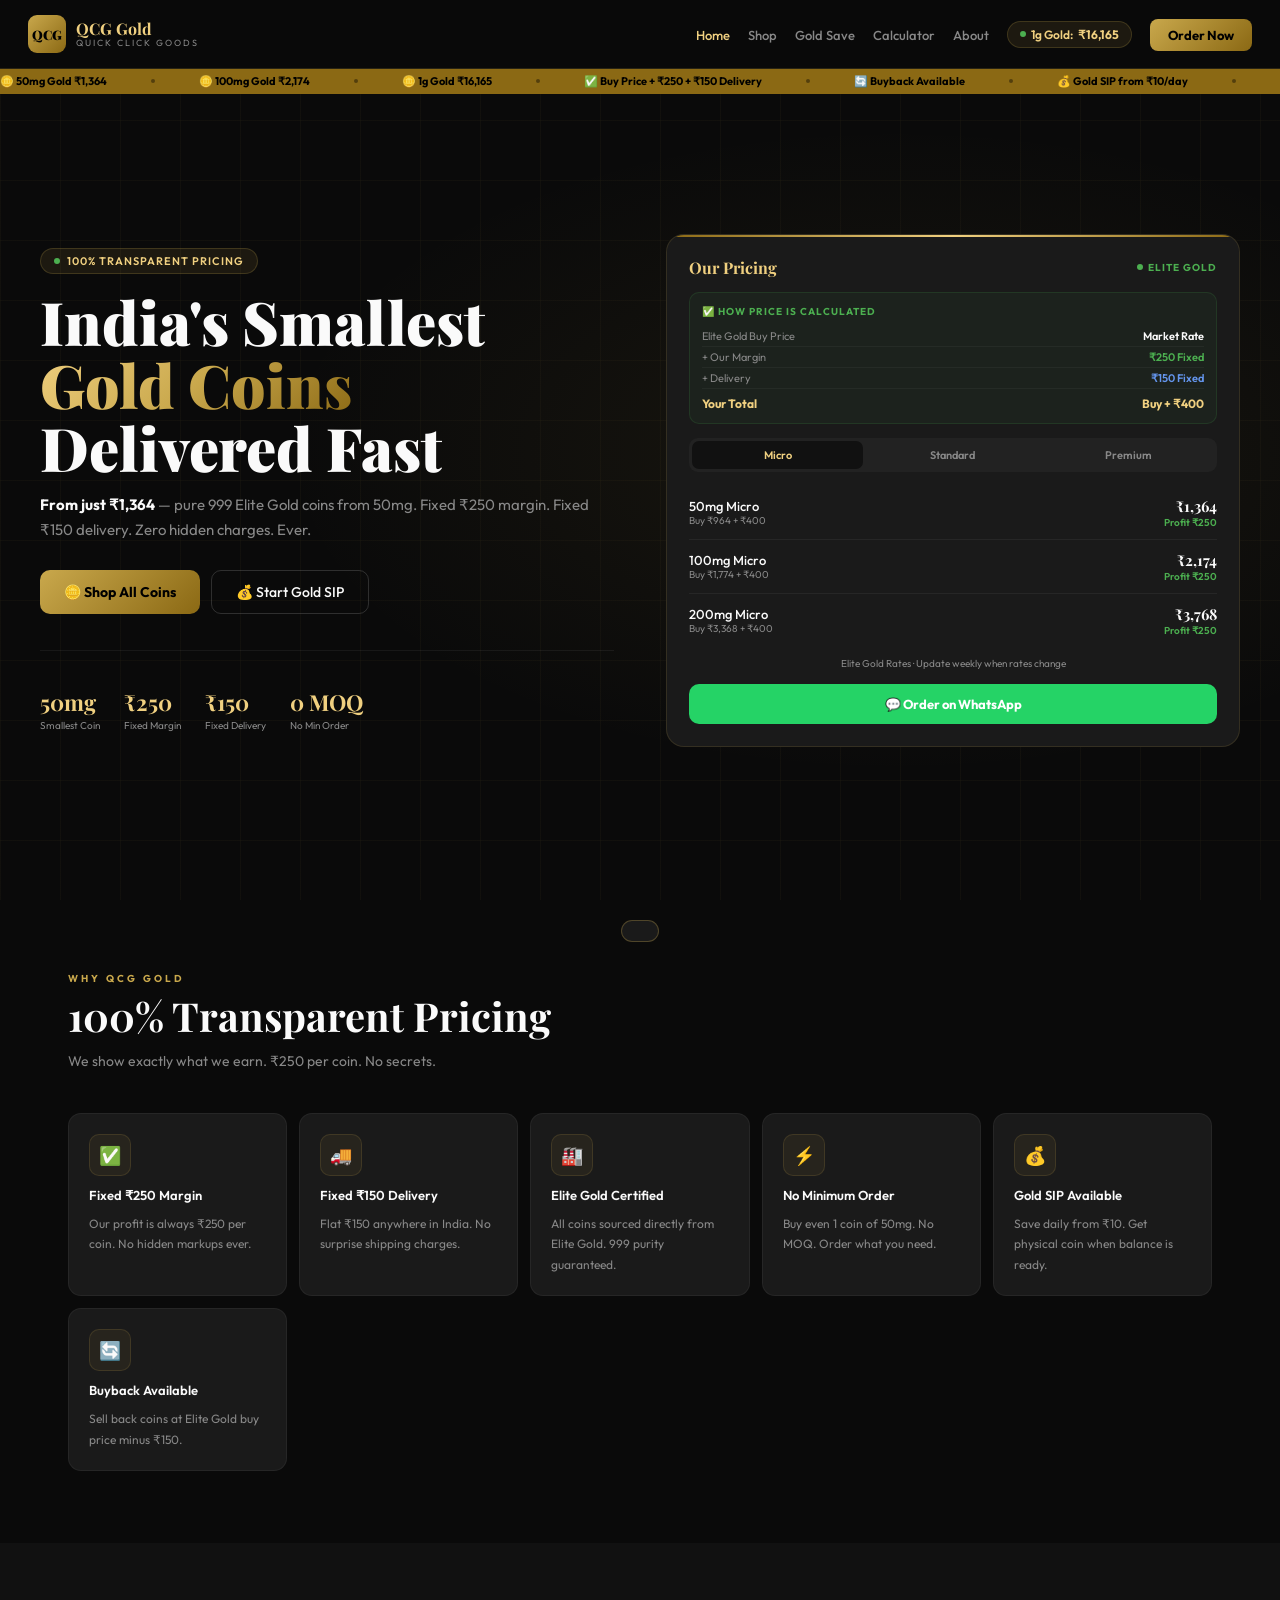
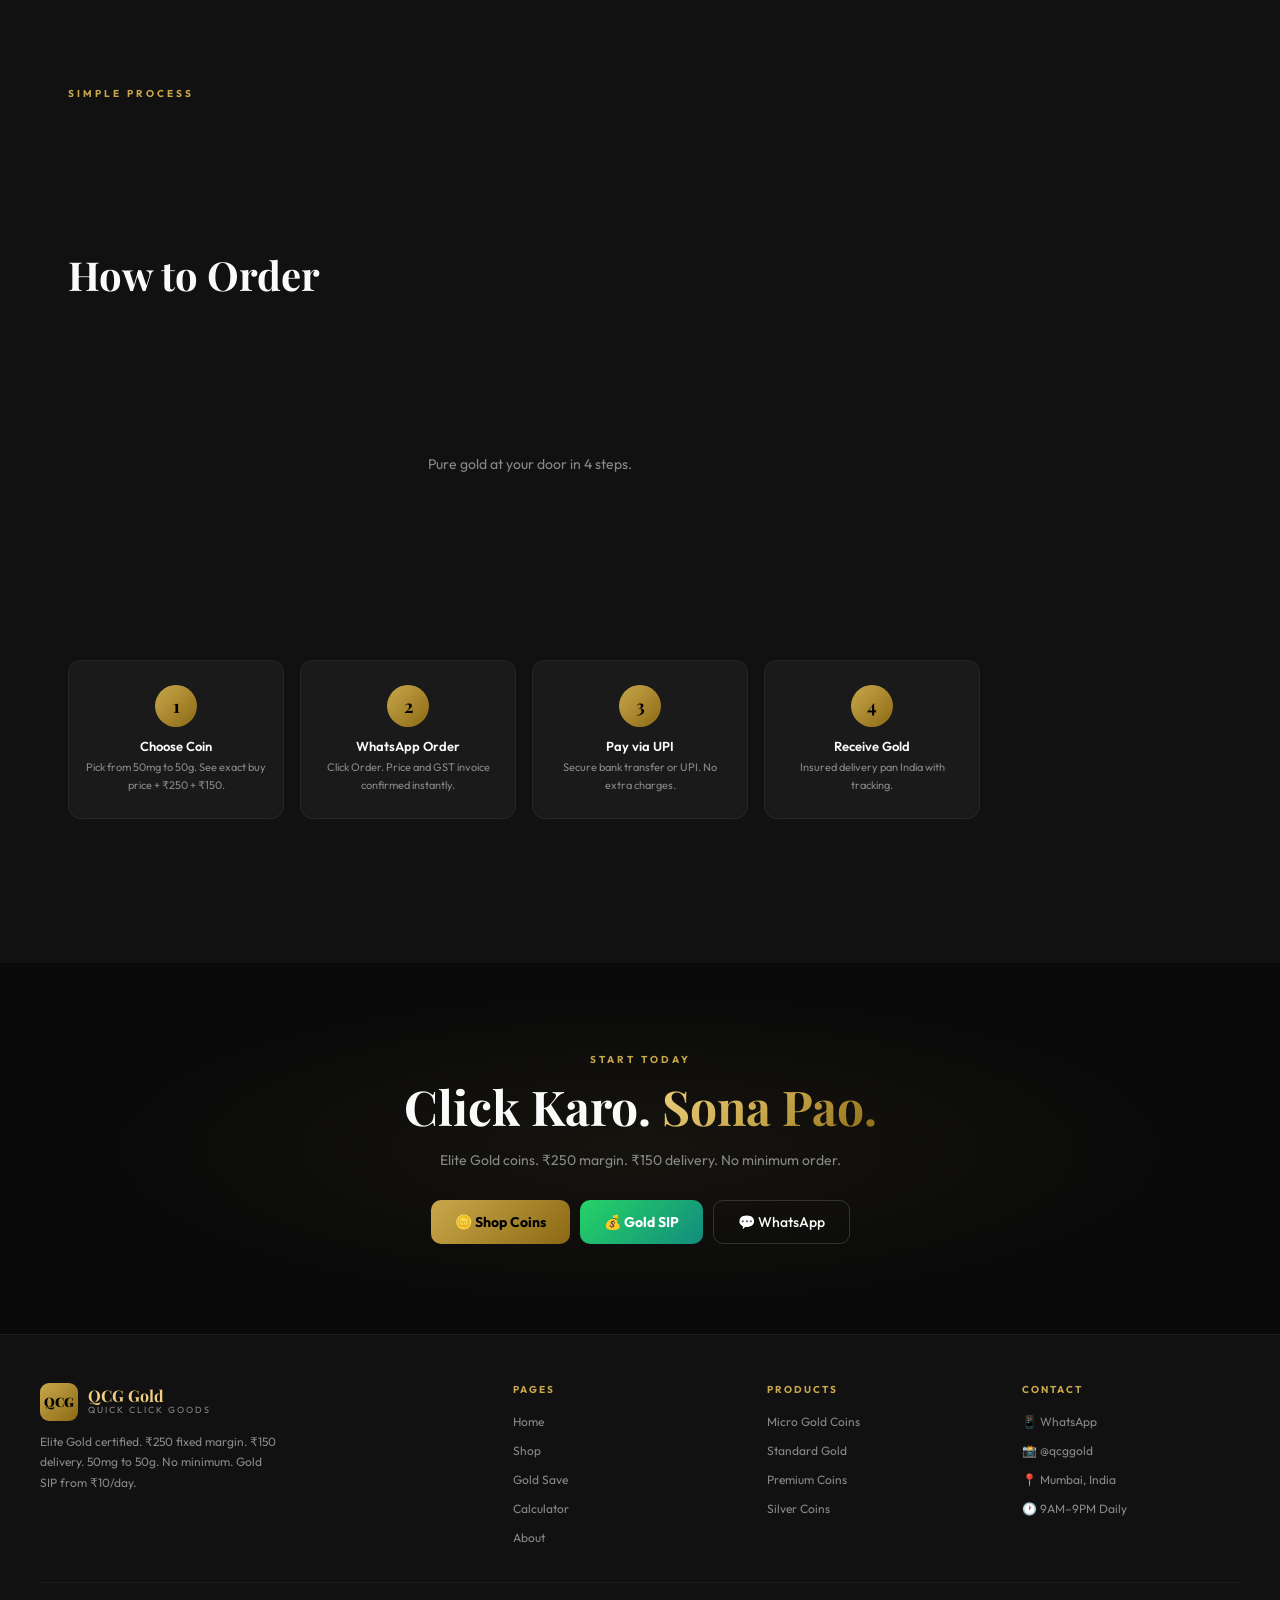
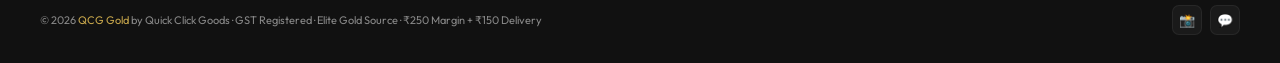
==== index.html @ b2cb33e9 "Add files via upload" ====
<!DOCTYPE html>
<html lang="en">
<head>
<meta charset="UTF-8">
<meta name="viewport" content="width=device-width, initial-scale=1.0">
<title>QCG Gold — Pure Gold & Silver Coins</title>
<link rel="stylesheet" href="style.css">
<link href="https://fonts.googleapis.com/css2?family=Playfair+Display:wght@400;600;700;900&family=Outfit:wght@300;400;500;600;700&display=swap" rel="stylesheet">
</head>
<body>

<!-- NAV -->
<nav id="nav">
  <a href="index.html" class="logo">
    <div class="logo-box">QCG</div>
    <div><div class="logo-name">QCG Gold</div><div class="logo-sub">Quick Click Goods</div></div>
  </a>
  <ul class="nav-links">
    <li><a href="index.html" class="active">Home</a></li>
    <li><a href="shop.html">Shop</a></li>
    <li><a href="goldsave.html">Gold Save</a></li>
    <li><a href="calculator.html">Calculator</a></li>
    <li><a href="about.html">About</a></li>
    <li><div class="rate-pill"><div class="ldot"></div>1g Gold: <strong>₹16,165</strong></div></li>
    <li><a href="https://wa.me/919999999999?text=Hi QCG Gold! I want to order." class="nav-cta" target="_blank">Order Now</a></li>
  </ul>
  <div class="hamburger" onclick="toggleNav()"><span></span><span></span><span></span></div>
</nav>

<!-- MOBILE NAV -->
<div class="mobile-nav" id="mobileNav">
  <a href="index.html">🏠 Home</a>
  <a href="shop.html">🪙 Shop Coins</a>
  <a href="goldsave.html">💰 Gold Save SIP</a>
  <a href="calculator.html">🧮 Price Calculator</a>
  <a href="about.html">ℹ️ About Us</a>
  <a href="https://wa.me/919999999999" target="_blank" style="background:#25D366;color:white;border-radius:8px;text-align:center">💬 WhatsApp Order</a>
</div>

<!-- TICKER -->
<div class="ticker">
  <div class="ticker-track">
    <div class="ti">🪙 50mg Gold ₹1,364</div><div class="ti"><span class="tdot"></span></div>
    <div class="ti">🪙 100mg Gold ₹2,174</div><div class="ti"><span class="tdot"></span></div>
    <div class="ti">🪙 1g Gold ₹16,165</div><div class="ti"><span class="tdot"></span></div>
    <div class="ti">✅ Buy Price + ₹250 + ₹150 Delivery</div><div class="ti"><span class="tdot"></span></div>
    <div class="ti">🔄 Buyback Available</div><div class="ti"><span class="tdot"></span></div>
    <div class="ti">💰 Gold SIP from ₹10/day</div><div class="ti"><span class="tdot"></span></div>
    <div class="ti">📦 50mg to 50g • No Min Order</div><div class="ti"><span class="tdot"></span></div>
    <div class="ti">🪙 50mg Gold ₹1,364</div><div class="ti"><span class="tdot"></span></div>
    <div class="ti">🪙 100mg Gold ₹2,174</div><div class="ti"><span class="tdot"></span></div>
    <div class="ti">🪙 1g Gold ₹16,165</div><div class="ti"><span class="tdot"></span></div>
    <div class="ti">✅ Buy Price + ₹250 + ₹150 Delivery</div><div class="ti"><span class="tdot"></span></div>
    <div class="ti">🔄 Buyback Available</div><div class="ti"><span class="tdot"></span></div>
    <div class="ti">💰 Gold SIP from ₹10/day</div><div class="ti"><span class="tdot"></span></div>
    <div class="ti">📦 50mg to 50g • No Min Order</div><div class="ti"><span class="tdot"></span></div>
  </div>
</div>

<!-- HERO -->
<section class="hero">
  <div class="hero-bg"></div>
  <div class="hgrid"></div>
  <div class="hero-inner">
    <div class="hero-left">
      <div class="hero-badge"><div class="ldot"></div>100% Transparent Pricing</div>
      <h1 class="hero-title">India's Smallest<br><span class="grad">Gold Coins</span><br>Delivered Fast</h1>
      <p class="hero-sub"><strong>From just ₹1,364</strong> — pure 999 Elite Gold coins from 50mg. Fixed ₹250 margin. Fixed ₹150 delivery. Zero hidden charges. Ever.</p>
      <div class="hero-btns">
        <a href="shop.html" class="btn-p">🪙 Shop All Coins</a>
        <a href="goldsave.html" class="btn-o">💰 Start Gold SIP</a>
      </div>
      <div class="hero-stats">
        <div><div class="snum">50mg</div><div class="slbl">Smallest Coin</div></div>
        <div><div class="snum">₹250</div><div class="slbl">Fixed Margin</div></div>
        <div><div class="snum">₹150</div><div class="slbl">Fixed Delivery</div></div>
        <div><div class="snum">0 MOQ</div><div class="slbl">No Min Order</div></div>
      </div>
    </div>

    <!-- PRICING CARD -->
    <div class="rcard">
      <div class="rcard-hdr">
        <span class="rcard-title">Our Pricing</span>
        <div class="lbadge"><div class="ldot"></div>Elite Gold</div>
      </div>
      <div class="price-formula-box">
        <div class="pf-title">✅ How Price is Calculated</div>
        <div class="pf-row"><span>Elite Gold Buy Price</span><span>Market Rate</span></div>
        <div class="pf-row"><span>+ Our Margin</span><span class="green-text">₹250 Fixed</span></div>
        <div class="pf-row"><span>+ Delivery</span><span class="blue-text">₹150 Fixed</span></div>
        <div class="pf-total"><span>Your Total</span><span>Buy + ₹400</span></div>
      </div>
      <div class="rtabs">
        <button class="rtab active" onclick="swTab('micro',this)">Micro</button>
        <button class="rtab" onclick="swTab('standard',this)">Standard</button>
        <button class="rtab" onclick="swTab('premium',this)">Premium</button>
      </div>
      <div id="rtab-micro">
        <div class="rrow"><div><div class="rname">50mg Micro</div><div class="rpur">Buy ₹964 + ₹400</div></div><div style="text-align:right"><div class="rval">₹1,364</div><div class="rchg up">Profit ₹250</div></div></div>
        <div class="rrow"><div><div class="rname">100mg Micro</div><div class="rpur">Buy ₹1,774 + ₹400</div></div><div style="text-align:right"><div class="rval">₹2,174</div><div class="rchg up">Profit ₹250</div></div></div>
        <div class="rrow"><div><div class="rname">200mg Micro</div><div class="rpur">Buy ₹3,368 + ₹400</div></div><div style="text-align:right"><div class="rval">₹3,768</div><div class="rchg up">Profit ₹250</div></div></div>
      </div>
      <div id="rtab-standard" style="display:none">
        <div class="rrow"><div><div class="rname">0.5g Coin</div><div class="rpur">Buy ₹7,934 + ₹400</div></div><div style="text-align:right"><div class="rval">₹8,334</div><div class="rchg up">Profit ₹250</div></div></div>
        <div class="rrow"><div><div class="rname">1g Coin</div><div class="rpur">Buy ₹15,765 + ₹400</div></div><div style="text-align:right"><div class="rval">₹16,165</div><div class="rchg up">Profit ₹250</div></div></div>
        <div class="rrow"><div><div class="rname">2g Coin</div><div class="rpur">Buy ₹32,671 + ₹400</div></div><div style="text-align:right"><div class="rval">₹33,071</div><div class="rchg up">Profit ₹250</div></div></div>
        <div class="rrow"><div><div class="rname">5g Coin</div><div class="rpur">Buy ₹81,519 + ₹400</div></div><div style="text-align:right"><div class="rval">₹81,919</div><div class="rchg up">Profit ₹250</div></div></div>
      </div>
      <div id="rtab-premium" style="display:none">
        <div class="rrow"><div><div class="rname">0.5g Premium</div><div class="rpur">Buy ₹8,155 + ₹400</div></div><div style="text-align:right"><div class="rval">₹8,555</div><div class="rchg up">Profit ₹250</div></div></div>
        <div class="rrow"><div><div class="rname">1g Premium</div><div class="rpur">Buy ₹16,017 + ₹400</div></div><div style="text-align:right"><div class="rval">₹16,417</div><div class="rchg up">Profit ₹250</div></div></div>
      </div>
      <div class="rupd">Elite Gold Rates · Update weekly when rates change</div>
      <a href="https://wa.me/919999999999?text=Hi QCG Gold! I want to order." class="wa-btn" target="_blank">💬 Order on WhatsApp</a>
    </div>
  </div>
</section>

<!-- WHY US -->
<section class="sec">
  <div class="slabel">Why QCG Gold</div>
  <h2 class="stitle">100% Transparent Pricing</h2>
  <p class="ssub">We show exactly what we earn. ₹250 per coin. No secrets.</p>
  <div class="feat-grid">
    <div class="fcard"><div class="fico">✅</div><div class="ftitle">Fixed ₹250 Margin</div><div class="fdesc">Our profit is always ₹250 per coin. No hidden markups ever.</div></div>
    <div class="fcard"><div class="fico">🚚</div><div class="ftitle">Fixed ₹150 Delivery</div><div class="fdesc">Flat ₹150 anywhere in India. No surprise shipping charges.</div></div>
    <div class="fcard"><div class="fico">🏭</div><div class="ftitle">Elite Gold Certified</div><div class="fdesc">All coins sourced directly from Elite Gold. 999 purity guaranteed.</div></div>
    <div class="fcard"><div class="fico">⚡</div><div class="ftitle">No Minimum Order</div><div class="fdesc">Buy even 1 coin of 50mg. No MOQ. Order what you need.</div></div>
    <div class="fcard"><div class="fico">💰</div><div class="ftitle">Gold SIP Available</div><div class="fdesc">Save daily from ₹10. Get physical coin when balance is ready.</div></div>
    <div class="fcard"><div class="fico">🔄</div><div class="ftitle">Buyback Available</div><div class="fdesc">Sell back coins at Elite Gold buy price minus ₹150.</div></div>
  </div>
</section>

<!-- HOW IT WORKS -->
<section class="sec sec-bg">
  <div class="slabel">Simple Process</div>
  <h2 class="stitle">How to Order</h2>
  <p class="ssub">Pure gold at your door in 4 steps.</p>
  <div class="steps-grid">
    <div class="step"><div class="stepn">1</div><div class="stept">Choose Coin</div><div class="stepd">Pick from 50mg to 50g. See exact buy price + ₹250 + ₹150.</div></div>
    <div class="step"><div class="stepn">2</div><div class="stept">WhatsApp Order</div><div class="stepd">Click Order. Price and GST invoice confirmed instantly.</div></div>
    <div class="step"><div class="stepn">3</div><div class="stept">Pay via UPI</div><div class="stepd">Secure bank transfer or UPI. No extra charges.</div></div>
    <div class="step"><div class="stepn">4</div><div class="stept">Receive Gold</div><div class="stepd">Insured delivery pan India with tracking.</div></div>
  </div>
</section>

<!-- CTA -->
<section class="cta-sec">
  <div class="cta-bg"></div>
  <div class="cta-in">
    <div class="slabel" style="text-align:center">Start Today</div>
    <h2 class="cta-t">Click Karo. <span class="grad">Sona Pao.</span></h2>
    <p class="cta-s">Elite Gold coins. ₹250 margin. ₹150 delivery. No minimum order.</p>
    <div class="cta-btns">
      <a href="shop.html" class="btn-p">🪙 Shop Coins</a>
      <a href="goldsave.html" class="btn-p" style="background:linear-gradient(135deg,#25D366,#128C7E);color:#fff">💰 Gold SIP</a>
      <a href="https://wa.me/919999999999" class="btn-o" target="_blank">💬 WhatsApp</a>
    </div>
  </div>
</section>

<footer class="footer">
  <div class="footer-in">
    <div class="ftop">
      <div>
        <div class="logo"><div class="logo-box">QCG</div><div><div class="logo-name">QCG Gold</div><div class="logo-sub">Quick Click Goods</div></div></div>
        <p class="fdesc">Elite Gold certified. ₹250 fixed margin. ₹150 delivery. 50mg to 50g. No minimum. Gold SIP from ₹10/day.</p>
      </div>
      <div><div class="fhead">Pages</div><ul class="flinks"><li><a href="index.html">Home</a></li><li><a href="shop.html">Shop</a></li><li><a href="goldsave.html">Gold Save</a></li><li><a href="calculator.html">Calculator</a></li><li><a href="about.html">About</a></li></ul></div>
      <div><div class="fhead">Products</div><ul class="flinks"><li><a href="shop.html">Micro Gold Coins</a></li><li><a href="shop.html">Standard Gold</a></li><li><a href="shop.html">Premium Coins</a></li><li><a href="shop.html">Silver Coins</a></li></ul></div>
      <div><div class="fhead">Contact</div><ul class="flinks"><li><a href="https://wa.me/919999999999" target="_blank">📱 WhatsApp</a></li><li><a href="#">📸 @qcggold</a></li><li><a href="#">📍 Mumbai, India</a></li><li><a href="#">🕐 9AM–9PM Daily</a></li></ul></div>
    </div>
    <div class="fbot">
      <div class="fcopy">© 2026 <span>QCG Gold</span> by Quick Click Goods · GST Registered · Elite Gold Source · ₹250 Margin + ₹150 Delivery</div>
      <div class="fsocial"><a href="#" class="slink">📸</a><a href="#" class="slink">💬</a></div>
    </div>
  </div>
</footer>

<div class="toast" id="toast"></div>
<script src="main.js"></script>
</body>
</html>
---- style.css ----
/* ═══════════════════════════════════════════
   QCG GOLD — MAIN STYLESHEET
   Elite Gold Buy Price + ₹250 Margin + ₹150 Delivery
   Update prices in prices.js when Elite Gold rates change
═══════════════════════════════════════════ */
:root{
  --gold:#C9A84C;--gold-l:#F0D080;--gold-d:#8B6914;
  --silver:#A8A9AD;--silver-l:#D4D5D9;--silver-d:#6B6C70;
  --black:#0A0A0A;--dark:#111111;--dark2:#1A1A1A;--dark3:#222222;
  --white:#FAFAFA;--muted:#888;--green:#4CAF50;--red:#F44336;
  --blue:#6495ED;
}
*{margin:0;padding:0;box-sizing:border-box}
html{scroll-behavior:smooth}
body{font-family:'Outfit',sans-serif;background:var(--black);color:var(--white);overflow-x:hidden}
::-webkit-scrollbar{width:4px}
::-webkit-scrollbar-thumb{background:var(--gold);border-radius:2px}

/* NAV */
nav{position:fixed;top:0;left:0;right:0;z-index:1000;padding:15px 28px;display:flex;align-items:center;justify-content:space-between;background:rgba(10,10,10,.96);backdrop-filter:blur(20px);border-bottom:1px solid rgba(201,168,76,.15);transition:padding .3s}
.logo{display:flex;align-items:center;gap:10px;text-decoration:none}
.logo-box{width:38px;height:38px;border-radius:9px;background:linear-gradient(135deg,var(--gold),var(--gold-d));display:flex;align-items:center;justify-content:center;font-family:'Playfair Display',serif;font-weight:900;font-size:13px;color:#000}
.logo-name{font-family:'Playfair Display',serif;font-size:16px;font-weight:700;color:var(--gold-l);line-height:1}
.logo-sub{font-size:9px;color:var(--muted);letter-spacing:2px;text-transform:uppercase}
.nav-links{display:flex;gap:18px;list-style:none;align-items:center}
.nav-links a{color:var(--muted);text-decoration:none;font-size:13px;font-weight:500;transition:color .2s}
.nav-links a:hover,.nav-links a.active{color:var(--gold-l)}
.rate-pill{background:rgba(201,168,76,.1);border:1px solid rgba(201,168,76,.2);padding:5px 12px;border-radius:100px;font-size:12px;font-weight:600;color:var(--gold-l);display:flex;align-items:center;gap:5px}
.ldot{width:6px;height:6px;border-radius:50%;background:var(--green);animation:pulse 2s infinite}
@keyframes pulse{0%,100%{opacity:1;transform:scale(1)}50%{opacity:.5;transform:scale(1.3)}}
.nav-cta{background:linear-gradient(135deg,var(--gold),var(--gold-d));color:#000!important;padding:8px 18px;border-radius:8px;font-weight:700!important;font-size:12px}
.hamburger{display:none;flex-direction:column;gap:5px;cursor:pointer;padding:4px;background:none;border:none}
.hamburger span{width:22px;height:2px;background:var(--white);border-radius:2px;display:block;transition:all .3s}
.mobile-nav{display:none;position:fixed;top:68px;left:0;right:0;z-index:999;background:var(--dark2);border-bottom:1px solid rgba(255,255,255,.08);padding:16px;flex-direction:column;gap:8px}
.mobile-nav.open{display:flex}
.mobile-nav a{color:var(--white);text-decoration:none;padding:12px 16px;border-radius:9px;font-size:14px;font-weight:500;background:var(--dark3);transition:all .2s}
.mobile-nav a:hover{background:rgba(201,168,76,.1);color:var(--gold-l)}

/* TICKER */
.ticker{position:fixed;top:68px;left:0;right:0;z-index:998;background:var(--gold-d);padding:6px 0;overflow:hidden}
.ticker-track{display:flex;gap:44px;animation:tick 35s linear infinite;white-space:nowrap}
.ti{display:flex;align-items:center;gap:7px;font-size:11px;font-weight:700;color:#000}
.tdot{width:4px;height:4px;border-radius:50%;background:rgba(0,0,0,.4)}
@keyframes tick{0%{transform:translateX(0)}100%{transform:translateX(-50%)}}

/* HERO */
.hero{min-height:100vh;padding:160px 28px 80px;position:relative;display:flex;align-items:center;overflow:hidden}
.hero-bg{position:absolute;inset:0;background:radial-gradient(ellipse 80% 60% at 70% 50%,rgba(201,168,76,.08) 0%,transparent 60%),var(--black)}
.hgrid{position:absolute;inset:0;background-image:linear-gradient(rgba(201,168,76,.04) 1px,transparent 1px),linear-gradient(90deg,rgba(201,168,76,.04) 1px,transparent 1px);background-size:60px 60px}
.hero-inner{position:relative;z-index:2;max-width:1200px;margin:0 auto;width:100%;display:grid;grid-template-columns:1fr 1fr;gap:52px;align-items:center}
.hero-badge{display:inline-flex;align-items:center;gap:7px;background:rgba(201,168,76,.1);border:1px solid rgba(201,168,76,.2);padding:5px 13px;border-radius:100px;font-size:11px;font-weight:600;color:var(--gold-l);letter-spacing:1px;text-transform:uppercase;margin-bottom:16px}
.hero-title{font-family:'Playfair Display',serif;font-size:clamp(34px,5vw,60px);font-weight:900;line-height:1.05;margin-bottom:14px}
.grad{background:linear-gradient(135deg,var(--gold-l),var(--gold),var(--gold-d));-webkit-background-clip:text;-webkit-text-fill-color:transparent;background-clip:text}
.hero-sub{font-size:15px;color:var(--muted);line-height:1.65;margin-bottom:28px}
.hero-sub strong{color:var(--white)}
.hero-btns{display:flex;gap:11px;flex-wrap:wrap}
.btn-p{display:inline-flex;align-items:center;gap:6px;background:linear-gradient(135deg,var(--gold),var(--gold-d));color:#000;padding:12px 24px;border-radius:10px;font-weight:700;font-size:14px;text-decoration:none;transition:all .25s;border:none;cursor:pointer;font-family:'Outfit',sans-serif}
.btn-p:hover{transform:translateY(-2px);box-shadow:0 10px 28px rgba(201,168,76,.35)}
.btn-o{display:inline-flex;align-items:center;gap:6px;background:transparent;color:var(--white);padding:12px 24px;border-radius:10px;font-weight:500;font-size:14px;text-decoration:none;border:1px solid rgba(255,255,255,.15);transition:all .25s;cursor:pointer;font-family:'Outfit',sans-serif}
.btn-o:hover{border-color:var(--gold);color:var(--gold-l)}
.hero-stats{display:flex;gap:24px;margin-top:36px;padding-top:36px;border-top:1px solid rgba(255,255,255,.06);flex-wrap:wrap}
.snum{font-family:'Playfair Display',serif;font-size:22px;font-weight:700;color:var(--gold-l)}
.slbl{font-size:10px;color:var(--muted);margin-top:2px}

/* RATE / PRICING CARD */
.rcard{background:var(--dark2);border:1px solid rgba(201,168,76,.15);border-radius:18px;padding:22px;position:relative;overflow:hidden}
.rcard::before{content:'';position:absolute;top:0;left:0;right:0;height:2px;background:linear-gradient(90deg,var(--gold-d),var(--gold-l),var(--gold-d))}
.rcard-hdr{display:flex;justify-content:space-between;align-items:center;margin-bottom:14px}
.rcard-title{font-family:'Playfair Display',serif;font-size:16px;font-weight:700;color:var(--gold-l)}
.lbadge{display:flex;align-items:center;gap:5px;font-size:10px;font-weight:700;color:var(--green);letter-spacing:1px;text-transform:uppercase}
.price-formula-box{background:rgba(76,175,80,.06);border:1px solid rgba(76,175,80,.15);border-radius:10px;padding:12px;margin-bottom:14px}
.pf-title{font-size:10px;font-weight:700;color:var(--green);letter-spacing:1px;text-transform:uppercase;margin-bottom:8px}
.pf-row{display:flex;justify-content:space-between;font-size:11px;padding:3px 0;border-bottom:1px solid rgba(255,255,255,.04)}
.pf-row span:first-child{color:var(--muted)}
.pf-row span:last-child{font-weight:600;color:var(--white)}
.pf-total{display:flex;justify-content:space-between;font-size:12px;font-weight:700;padding:7px 0 0;color:var(--gold-l)}
.green-text{color:var(--green)!important}
.blue-text{color:var(--blue)!important}
.rtabs{display:flex;gap:4px;background:var(--dark3);padding:3px;border-radius:9px;margin-bottom:14px}
.rtab{flex:1;padding:7px;border-radius:7px;border:none;background:transparent;color:var(--muted);font-size:11px;font-weight:600;cursor:pointer;transition:all .2s;font-family:'Outfit',sans-serif}
.rtab.active{background:var(--dark);color:var(--gold-l)}
.rrow{display:flex;justify-content:space-between;align-items:center;padding:10px 0;border-bottom:1px solid rgba(255,255,255,.05)}
.rrow:last-child{border-bottom:none}
.rname{font-size:13px;font-weight:500}
.rpur{font-size:10px;color:var(--muted)}
.rval{font-family:'Playfair Display',serif;font-size:15px;font-weight:700}
.rchg{font-size:10px;font-weight:600}
.up{color:var(--green)}.dn{color:var(--red)}
.rupd{margin-top:10px;font-size:10px;color:var(--muted);text-align:center}

/* WA BUTTON */
.wa-btn{display:flex;align-items:center;justify-content:center;gap:8px;width:100%;margin-top:14px;padding:12px;background:#25D366;color:#fff;border-radius:10px;font-weight:700;font-size:13px;text-decoration:none;transition:all .25s;border:none;cursor:pointer;font-family:'Outfit',sans-serif}
.wa-btn:hover{background:#1ebe5c;transform:translateY(-2px);box-shadow:0 8px 24px rgba(37,211,102,.3)}

/* SECTIONS */
.sec{padding:72px 28px;max-width:1200px;margin:0 auto}
.sec-bg{background:var(--dark);padding-left:0;padding-right:0;max-width:100%}
.sec-bg > *,.sec-bg .sec-inner{max-width:1200px;margin:0 auto;padding:72px 28px}
.slabel{font-size:10px;font-weight:700;letter-spacing:3px;text-transform:uppercase;color:var(--gold);margin-bottom:8px}
.stitle{font-family:'Playfair Display',serif;font-size:clamp(24px,4vw,40px);font-weight:700;line-height:1.15;margin-bottom:11px}
.ssub{font-size:14px;color:var(--muted);max-width:480px;line-height:1.65;margin-bottom:40px}

/* PRODUCT CARDS */
.filter-row{display:flex;gap:7px;flex-wrap:wrap;margin-bottom:28px}
.fbtn{padding:7px 18px;border-radius:100px;border:1px solid rgba(255,255,255,.1);background:transparent;color:var(--muted);font-size:12px;font-weight:600;cursor:pointer;transition:all .2s;font-family:'Outfit',sans-serif}
.fbtn.fg{background:rgba(201,168,76,.1);border-color:var(--gold);color:var(--gold-l)}
.fbtn.fs{background:rgba(168,169,173,.1);border-color:var(--silver);color:var(--silver-l)}
.fbtn:hover{border-color:var(--gold);color:var(--gold-l)}
.pgrid{display:grid;grid-template-columns:repeat(auto-fill,minmax(240px,1fr));gap:14px}
.pcard{background:var(--dark2);border:1px solid rgba(255,255,255,.06);border-radius:15px;overflow:hidden;transition:all .3s}
.pcard:hover{transform:translateY(-4px);border-color:rgba(201,168,76,.25);box-shadow:0 16px 40px rgba(0,0,0,.5)}
.pcard.silver:hover{border-color:rgba(168,169,173,.25)}
.pimg{height:150px;display:flex;align-items:center;justify-content:center;position:relative}
.pig{background:radial-gradient(ellipse at center,rgba(201,168,76,.15) 0%,rgba(201,168,76,.03) 60%,transparent 80%)}
.pis{background:radial-gradient(ellipse at center,rgba(168,169,173,.15) 0%,rgba(168,169,173,.03) 60%,transparent 80%)}
.coin{width:80px;height:80px;border-radius:50%;display:flex;align-items:center;justify-content:center;font-family:'Playfair Display',serif;font-weight:700;font-size:11px;text-align:center;line-height:1.3}
.cg{background:radial-gradient(circle at 35% 35%,#F5E070,#C9A84C,#7A5C0F);color:rgba(0,0,0,.75);box-shadow:0 0 0 3px rgba(201,168,76,.3),0 0 0 6px rgba(201,168,76,.1),0 8px 22px rgba(201,168,76,.4),inset 0 2px 4px rgba(255,255,255,.3)}
.cs{background:radial-gradient(circle at 35% 35%,#F0F0F0,#A8A9AD,#5A5B60);color:rgba(0,0,0,.65);box-shadow:0 0 0 3px rgba(168,169,173,.3),0 0 0 6px rgba(168,169,173,.1),0 8px 22px rgba(168,169,173,.3),inset 0 2px 4px rgba(255,255,255,.3)}
.pbadge{position:absolute;top:11px;left:11px;padding:2px 7px;border-radius:100px;font-size:9px;font-weight:700;letter-spacing:1px;text-transform:uppercase}
.pbg{background:rgba(201,168,76,.15);border:1px solid rgba(201,168,76,.3);color:var(--gold-l)}
.pbs{background:rgba(168,169,173,.15);border:1px solid rgba(168,169,173,.3);color:var(--silver-l)}
.pbhot{position:absolute;top:11px;right:11px;padding:2px 7px;border-radius:100px;font-size:9px;font-weight:700;background:rgba(244,67,54,.15);border:1px solid rgba(244,67,54,.3);color:var(--red)}
.pbnew{position:absolute;top:11px;right:11px;padding:2px 7px;border-radius:100px;font-size:9px;font-weight:700;background:rgba(76,175,80,.15);border:1px solid rgba(76,175,80,.3);color:var(--green)}
.pbpre{position:absolute;top:11px;right:11px;padding:2px 7px;border-radius:100px;font-size:9px;font-weight:700;background:rgba(156,39,176,.15);border:1px solid rgba(156,39,176,.3);color:#CE93D8}
.pbody{padding:14px}
.pname{font-family:'Playfair Display',serif;font-size:14px;font-weight:600;margin-bottom:2px}
.ppur{font-size:10px;color:var(--muted);margin-bottom:6px}
.pmeta{display:flex;gap:5px;margin-bottom:10px;flex-wrap:wrap}
.ptag{font-size:9px;padding:2px 7px;border-radius:100px;font-weight:600;border:1px solid}
.ptag-buy{background:rgba(201,168,76,.08);color:var(--gold);border-color:rgba(201,168,76,.2)}
.ptag-margin{background:rgba(76,175,80,.08);color:var(--green);border-color:rgba(76,175,80,.2)}
.ptag-del{background:rgba(100,149,237,.08);color:var(--blue);border-color:rgba(100,149,237,.2)}
.pprow{display:flex;justify-content:space-between;align-items:flex-end;margin-bottom:11px}
.pprice{font-family:'Playfair Display',serif;font-size:18px;font-weight:700;color:var(--gold-l)}
.pprice.sp{color:var(--silver-l)}
.pper{font-size:9px;color:var(--muted)}
.pprofit{font-size:10px;font-weight:700;color:var(--green)}
.pbuy{width:100%;padding:9px;border-radius:8px;border:none;font-size:12px;font-weight:700;cursor:pointer;transition:all .2s;font-family:'Outfit',sans-serif;display:flex;align-items:center;justify-content:center;gap:5px;text-decoration:none}
.pbg2{background:rgba(201,168,76,.1);color:var(--gold-l);border:1px solid rgba(201,168,76,.2)}
.pbg2:hover{background:linear-gradient(135deg,var(--gold),var(--gold-d));color:#000;border-color:transparent}
.pbs2{background:rgba(168,169,173,.1);color:var(--silver-l);border:1px solid rgba(168,169,173,.2)}
.pbs2:hover{background:linear-gradient(135deg,var(--silver),var(--silver-d));color:var(--white);border-color:transparent}

/* FEATURES */
.feat-grid{display:grid;grid-template-columns:repeat(auto-fill,minmax(200px,1fr));gap:12px}
.fcard{background:var(--dark2);border:1px solid rgba(255,255,255,.05);border-radius:13px;padding:20px;transition:all .3s}
.fcard:hover{border-color:rgba(201,168,76,.15);transform:translateY(-2px)}
.fico{width:42px;height:42px;background:rgba(201,168,76,.08);border:1px solid rgba(201,168,76,.15);border-radius:10px;display:flex;align-items:center;justify-content:center;font-size:18px;margin-bottom:11px}
.ftitle{font-size:13px;font-weight:600;margin-bottom:5px}
.fdesc{font-size:12px;color:var(--muted);line-height:1.6}

/* STEPS */
.steps-grid{display:grid;grid-template-columns:repeat(auto-fill,minmax(190px,1fr));gap:16px}
.step{text-align:center;padding:24px 16px;background:var(--dark2);border:1px solid rgba(255,255,255,.05);border-radius:13px}
.stepn{width:42px;height:42px;background:linear-gradient(135deg,var(--gold),var(--gold-d));border-radius:50%;display:flex;align-items:center;justify-content:center;font-family:'Playfair Display',serif;font-size:18px;font-weight:700;color:#000;margin:0 auto 11px}
.stept{font-size:13px;font-weight:600;margin-bottom:5px}
.stepd{font-size:11px;color:var(--muted);line-height:1.6}

/* TESTIMONIALS */
.tgrid{display:grid;grid-template-columns:repeat(auto-fill,minmax(270px,1fr));gap:14px}
.tcard{background:var(--dark2);border:1px solid rgba(255,255,255,.06);border-radius:13px;padding:20px}
.tstars{color:var(--gold);font-size:11px;margin-bottom:9px;letter-spacing:2px}
.ttxt{font-size:12px;color:var(--muted);line-height:1.7;margin-bottom:14px;font-style:italic}
.tauth{display:flex;align-items:center;gap:9px}
.tavt{width:34px;height:34px;border-radius:50%;background:linear-gradient(135deg,var(--gold),var(--gold-d));display:flex;align-items:center;justify-content:center;font-weight:700;font-size:13px;color:#000}
.tname{font-size:13px;font-weight:600}
.tloc{font-size:10px;color:var(--muted)}

/* CTA */
.cta-sec{text-align:center;padding:90px 28px;position:relative;overflow:hidden}
.cta-bg{position:absolute;inset:0;background:radial-gradient(ellipse 70% 70% at 50% 50%,rgba(201,168,76,.06) 0%,transparent 60%)}
.cta-in{position:relative;z-index:2;max-width:540px;margin:0 auto}
.cta-t{font-family:'Playfair Display',serif;font-size:clamp(28px,5vw,48px);font-weight:700;margin-bottom:11px}
.cta-s{font-size:14px;color:var(--muted);margin-bottom:28px;line-height:1.6}
.cta-btns{display:flex;gap:10px;justify-content:center;flex-wrap:wrap}

/* CALCULATOR */
.calc-box{background:var(--dark2);border:1px solid rgba(201,168,76,.1);border-radius:16px;padding:30px;max-width:740px;margin:0 auto}
.cgrid{display:grid;grid-template-columns:1fr 1fr;gap:14px;margin-bottom:14px}
.clbl{display:block;font-size:10px;font-weight:700;letter-spacing:1px;text-transform:uppercase;color:var(--muted);margin-bottom:5px}
.csel,.cinp2{width:100%;padding:10px 12px;background:var(--dark3);border:1px solid rgba(255,255,255,.08);border-radius:9px;color:var(--white);font-size:12px;font-family:'Outfit',sans-serif;outline:none;transition:border-color .2s}
.csel:focus,.cinp2:focus{border-color:var(--gold)}
.csel option{background:var(--dark3)}
.calc-breakdown{display:grid;grid-template-columns:repeat(4,1fr);gap:8px;margin:14px 0}
.cbd{background:var(--dark3);border-radius:9px;padding:10px;text-align:center}
.cbd-val{font-size:14px;font-weight:700}
.cbd-lbl{font-size:9px;color:var(--muted);margin-top:2px}
.cresult{background:rgba(201,168,76,.06);border:1px solid rgba(201,168,76,.15);border-radius:10px;padding:18px;text-align:center}
.crv{font-family:'Playfair Display',serif;font-size:32px;font-weight:700;color:var(--gold-l)}
.crn{font-size:10px;color:var(--muted);margin-top:4px}

/* SIP / GOLD SAVE */
.card{background:var(--dark2);border:1px solid rgba(255,255,255,.07);border-radius:16px;padding:20px;margin-bottom:16px}
.ctitle{font-family:'Playfair Display',serif;font-size:15px;font-weight:700;color:var(--gold-l);margin-bottom:14px;display:flex;align-items:center;gap:6px}
.sip-layout{display:grid;grid-template-columns:1fr 340px;gap:22px;max-width:1200px;margin:0 auto;padding:0 28px 72px}
.sip-tabs{display:flex;gap:3px;background:var(--dark3);padding:3px;border-radius:11px;margin-bottom:20px}
.stab{flex:1;padding:8px;border-radius:8px;border:none;background:transparent;color:var(--muted);font-size:11px;font-weight:600;cursor:pointer;font-family:'Outfit',sans-serif;transition:all .2s;text-align:center}
.stab.active{background:var(--dark);color:var(--gold-l)}
.amt-disp{text-align:center;margin:16px 0;background:rgba(201,168,76,.05);border:1px solid rgba(201,168,76,.12);border-radius:13px;padding:20px}
.amt-lbl{font-size:10px;letter-spacing:2px;text-transform:uppercase;color:var(--muted);margin-bottom:5px}
.amt-big{font-family:'Playfair Display',serif;font-size:38px;font-weight:900;color:var(--gold-l);line-height:1}
.qamts{display:grid;grid-template-columns:repeat(4,1fr);gap:6px;margin:12px 0}
.qbtn{padding:8px 5px;text-align:center;border-radius:8px;border:1px solid rgba(255,255,255,.08);background:var(--dark3);color:var(--muted);font-size:11px;font-weight:600;cursor:pointer;transition:all .2s;font-family:'Outfit',sans-serif}
.qbtn:hover,.qbtn.active{background:rgba(201,168,76,.12);border-color:var(--gold);color:var(--gold-l)}
.cinp-w{position:relative;margin-bottom:12px}
.rsign{position:absolute;left:11px;top:50%;transform:translateY(-50%);font-size:16px;font-weight:700;color:var(--gold)}
.cinp{width:100%;padding:11px 11px 11px 28px;background:var(--dark3);border:1px solid rgba(255,255,255,.08);border-radius:10px;color:var(--white);font-size:16px;font-weight:600;font-family:'Outfit',sans-serif;outline:none;transition:border-color .2s}
.cinp:focus{border-color:var(--gold)}
.freq-row{display:flex;gap:5px;margin-bottom:16px}
.frtab{flex:1;padding:8px;border-radius:8px;border:1px solid rgba(255,255,255,.08);background:var(--dark3);color:var(--muted);font-size:11px;font-weight:600;cursor:pointer;transition:all .2s;font-family:'Outfit',sans-serif;text-align:center}
.frtab.active{background:rgba(201,168,76,.12);border-color:var(--gold);color:var(--gold-l)}
.proj-grid{display:grid;grid-template-columns:1fr 1fr;gap:8px;margin:12px 0}
.prj{background:var(--dark3);border-radius:10px;padding:12px;text-align:center}
.prjv{font-family:'Playfair Display',serif;font-size:15px;font-weight:700;color:var(--gold-l)}
.prjl{font-size:10px;color:var(--muted);margin-top:2px}
.start-btn{width:100%;padding:13px;border-radius:10px;border:none;background:linear-gradient(135deg,var(--gold),var(--gold-d));color:#000;font-size:14px;font-weight:700;cursor:pointer;font-family:'Outfit',sans-serif;transition:all .25s;display:flex;align-items:center;justify-content:center;gap:6px}
.start-btn:hover{transform:translateY(-2px);box-shadow:0 10px 28px rgba(201,168,76,.35)}
.prog-bar{height:6px;background:var(--dark3);border-radius:100px;overflow:hidden}
.prog-fill{height:100%;border-radius:100px;background:linear-gradient(90deg,var(--gold-d),var(--gold-l));transition:width 1s ease}
.ms-row{display:flex;gap:6px;overflow-x:auto;padding-bottom:4px;margin:12px 0}
.ms{min-width:74px;padding:9px 7px;text-align:center;background:var(--dark3);border-radius:10px;border:1px solid rgba(255,255,255,.06);transition:all .2s;flex-shrink:0}
.ms.ok{background:rgba(201,168,76,.1);border-color:rgba(201,168,76,.3)}
.ms-icon{font-size:18px;margin-bottom:4px}
.ms-g{font-size:10px;font-weight:700;color:var(--gold-l)}
.ms-l{font-size:9px;color:var(--muted);margin-top:1px}
.ms-chk{font-size:8px;color:var(--green);margin-top:2px;font-weight:700}
.hist-list{display:flex;flex-direction:column;gap:8px}
.hist-item{display:flex;justify-content:space-between;align-items:center;padding:11px 13px;background:var(--dark3);border-radius:10px}
.hi-l{display:flex;align-items:center;gap:9px}
.hi-ico{width:32px;height:32px;border-radius:8px;display:flex;align-items:center;justify-content:center;font-size:14px;background:rgba(201,168,76,.1);border:1px solid rgba(201,168,76,.2)}
.hi-lbl{font-size:12px;font-weight:500}
.hi-date{font-size:10px;color:var(--muted)}
.hi-amt{font-family:'Playfair Display',serif;font-size:13px;font-weight:700;color:var(--green)}
.hi-g{font-size:10px;color:var(--muted)}
.chart-wrap{height:150px;position:relative;margin:12px 0}
svg.chart{width:100%;height:100%}
.rd-opts{display:grid;grid-template-columns:1fr 1fr;gap:9px;margin:12px 0}
.rd-opt{padding:16px 12px;text-align:center;border-radius:12px;border:2px solid rgba(255,255,255,.07);background:var(--dark3);cursor:pointer;transition:all .25s}
.rd-opt:hover,.rd-opt.sel{border-color:var(--gold);background:rgba(201,168,76,.08)}
.rd-ico{font-size:24px;margin-bottom:7px}
.rd-ttl{font-size:12px;font-weight:700;margin-bottom:2px}
.rd-dsc{font-size:10px;color:var(--muted);line-height:1.5}
.rl{display:block;font-size:10px;font-weight:700;letter-spacing:1px;text-transform:uppercase;color:var(--muted);margin-bottom:5px}
.rsel,.rinp{width:100%;padding:10px 12px;background:var(--dark3);border:1px solid rgba(255,255,255,.08);border-radius:9px;color:var(--white);font-size:12px;font-family:'Outfit',sans-serif;outline:none;margin-bottom:10px;transition:border-color .2s}
.rsel:focus,.rinp:focus{border-color:var(--gold)}
.rsel option{background:var(--dark3)}
.mrow{display:flex;justify-content:space-between;padding:8px 0;border-bottom:1px solid rgba(255,255,255,.05);font-size:12px}
.mrow:last-of-type{border-bottom:none}
.mlbl{color:var(--muted)}
.mval{font-weight:600}
.mtot .mval{color:var(--gold-l);font-family:'Playfair Display',serif;font-size:17px}
.bal-card{background:linear-gradient(135deg,rgba(201,168,76,.15),rgba(201,168,76,.05));border:1px solid rgba(201,168,76,.25);border-radius:16px;padding:20px;margin-bottom:16px;position:relative;overflow:hidden}
.bal-card::before{content:'';position:absolute;top:0;left:0;right:0;height:2px;background:linear-gradient(90deg,var(--gold-d),var(--gold-l),var(--gold-d))}
.bal-lbl{font-size:10px;letter-spacing:2px;text-transform:uppercase;color:var(--muted);margin-bottom:4px}
.bal-g{font-family:'Playfair Display',serif;font-size:30px;font-weight:900;color:var(--gold-l);line-height:1}
.bal-inr{font-size:12px;color:var(--muted);margin-top:3px}
.bal-gain{display:flex;align-items:center;gap:5px;margin-top:9px;padding-top:9px;border-top:1px solid rgba(255,255,255,.06);font-size:11px;font-weight:600;color:var(--green)}

/* MODAL */
.mov{display:none;position:fixed;inset:0;background:rgba(0,0,0,.88);z-index:10000;align-items:center;justify-content:center;backdrop-filter:blur(10px)}
.mov.open{display:flex}
.modal{background:var(--dark2);border:1px solid rgba(201,168,76,.2);border-radius:18px;padding:28px;width:90%;max-width:420px;position:relative;animation:mIn .3s ease;max-height:90vh;overflow-y:auto}
@keyframes mIn{from{opacity:0;transform:scale(.92) translateY(16px)}to{opacity:1;transform:scale(1) translateY(0)}}
.mcl{position:absolute;top:12px;right:12px;background:rgba(255,255,255,.05);border:none;color:var(--muted);width:26px;height:26px;border-radius:50%;cursor:pointer;font-size:13px;display:flex;align-items:center;justify-content:center;transition:all .2s}
.mcl:hover{background:rgba(255,255,255,.1);color:var(--white)}
.mtitle{font-family:'Playfair Display',serif;font-size:19px;font-weight:700;margin-bottom:16px;color:var(--gold-l)}
.qrow{display:flex;align-items:center;gap:9px;margin:14px 0}
.qbtn2{width:30px;height:30px;border-radius:7px;background:var(--dark3);border:1px solid rgba(255,255,255,.1);color:var(--white);font-size:16px;cursor:pointer;display:flex;align-items:center;justify-content:center;transition:all .2s}
.qbtn2:hover{background:var(--gold);color:#000;border-color:transparent}
.qnum{font-family:'Playfair Display',serif;font-size:19px;font-weight:700;min-width:32px;text-align:center}

/* FOOTER */
.footer{background:var(--dark);border-top:1px solid rgba(255,255,255,.05);padding:48px 28px 28px}
.footer-in{max-width:1200px;margin:0 auto}
.ftop{display:grid;grid-template-columns:2fr 1fr 1fr 1fr;gap:36px;margin-bottom:36px}
.fdesc{font-size:12px;color:var(--muted);line-height:1.7;margin-top:11px;max-width:240px}
.fhead{font-size:10px;font-weight:700;letter-spacing:2px;text-transform:uppercase;color:var(--gold);margin-bottom:14px}
.flinks{list-style:none;display:flex;flex-direction:column;gap:9px}
.flinks a{color:var(--muted);text-decoration:none;font-size:12px;transition:color .2s}
.flinks a:hover{color:var(--gold-l)}
.fbot{display:flex;justify-content:space-between;align-items:center;padding-top:22px;border-top:1px solid rgba(255,255,255,.05);flex-wrap:wrap;gap:10px}
.fcopy{font-size:11px;color:var(--muted)}
.fcopy span{color:var(--gold)}
.fsocial{display:flex;gap:8px}
.slink{width:30px;height:30px;border-radius:7px;background:var(--dark2);border:1px solid rgba(255,255,255,.06);display:flex;align-items:center;justify-content:center;text-decoration:none;font-size:13px;transition:all .2s}
.slink:hover{border-color:var(--gold);transform:translateY(-2px)}

/* TOAST */
.toast{position:fixed;bottom:18px;left:50%;transform:translateX(-50%) translateY(60px);background:var(--dark2);border:1px solid rgba(201,168,76,.3);color:var(--white);padding:10px 18px;border-radius:100px;font-size:12px;z-index:99999;transition:transform .3s;white-space:nowrap}
.toast.show{transform:translateX(-50%) translateY(0)}

/* PAGE HEADER */
.page-header{padding:140px 28px 48px;background:var(--dark);border-bottom:1px solid rgba(255,255,255,.06)}
.page-header-inner{max-width:1200px;margin:0 auto}
.page-header h1{font-family:'Playfair Display',serif;font-size:clamp(28px,4vw,44px);font-weight:700;margin-bottom:8px}
.page-header p{font-size:14px;color:var(--muted);max-width:500px;line-height:1.65}
.formula-banner{display:flex;align-items:center;gap:12px;flex-wrap:wrap;margin-top:16px;padding:12px 16px;background:rgba(201,168,76,.06);border:1px solid rgba(201,168,76,.15);border-radius:10px;font-size:12px}
.formula-tag{padding:4px 10px;border-radius:6px;font-weight:700;font-size:11px}
.ft-buy{background:rgba(255,255,255,.08);color:var(--white)}
.ft-margin{background:rgba(76,175,80,.12);color:var(--green)}
.ft-delivery{background:rgba(100,149,237,.12);color:var(--blue)}
.ft-result{background:rgba(201,168,76,.15);color:var(--gold-l)}

/* SPINNER */
.spinner{display:inline-block;width:12px;height:12px;border:2px solid rgba(201,168,76,.3);border-top-color:var(--gold);border-radius:50%;animation:spin .7s linear infinite;vertical-align:middle;margin-right:3px}
@keyframes spin{to{transform:rotate(360deg)}}

/* RESPONSIVE */
@media(max-width:900px){
  nav{padding:13px 16px}
  .nav-links{display:none}
  .hamburger{display:flex}
  .hero{padding:150px 16px 56px}
  .hero-inner{grid-template-columns:1fr;gap:28px}
  .sec{padding:52px 16px}
  .sip-layout{grid-template-columns:1fr;padding:0 16px 52px}
  .cgrid{grid-template-columns:1fr}
  .calc-box{padding:20px 14px}
  .calc-breakdown{grid-template-columns:1fr 1fr}
  .ftop{grid-template-columns:1fr 1fr;gap:22px}
  .cta-sec{padding:60px 16px}
  .page-header{padding:120px 16px 36px}
}
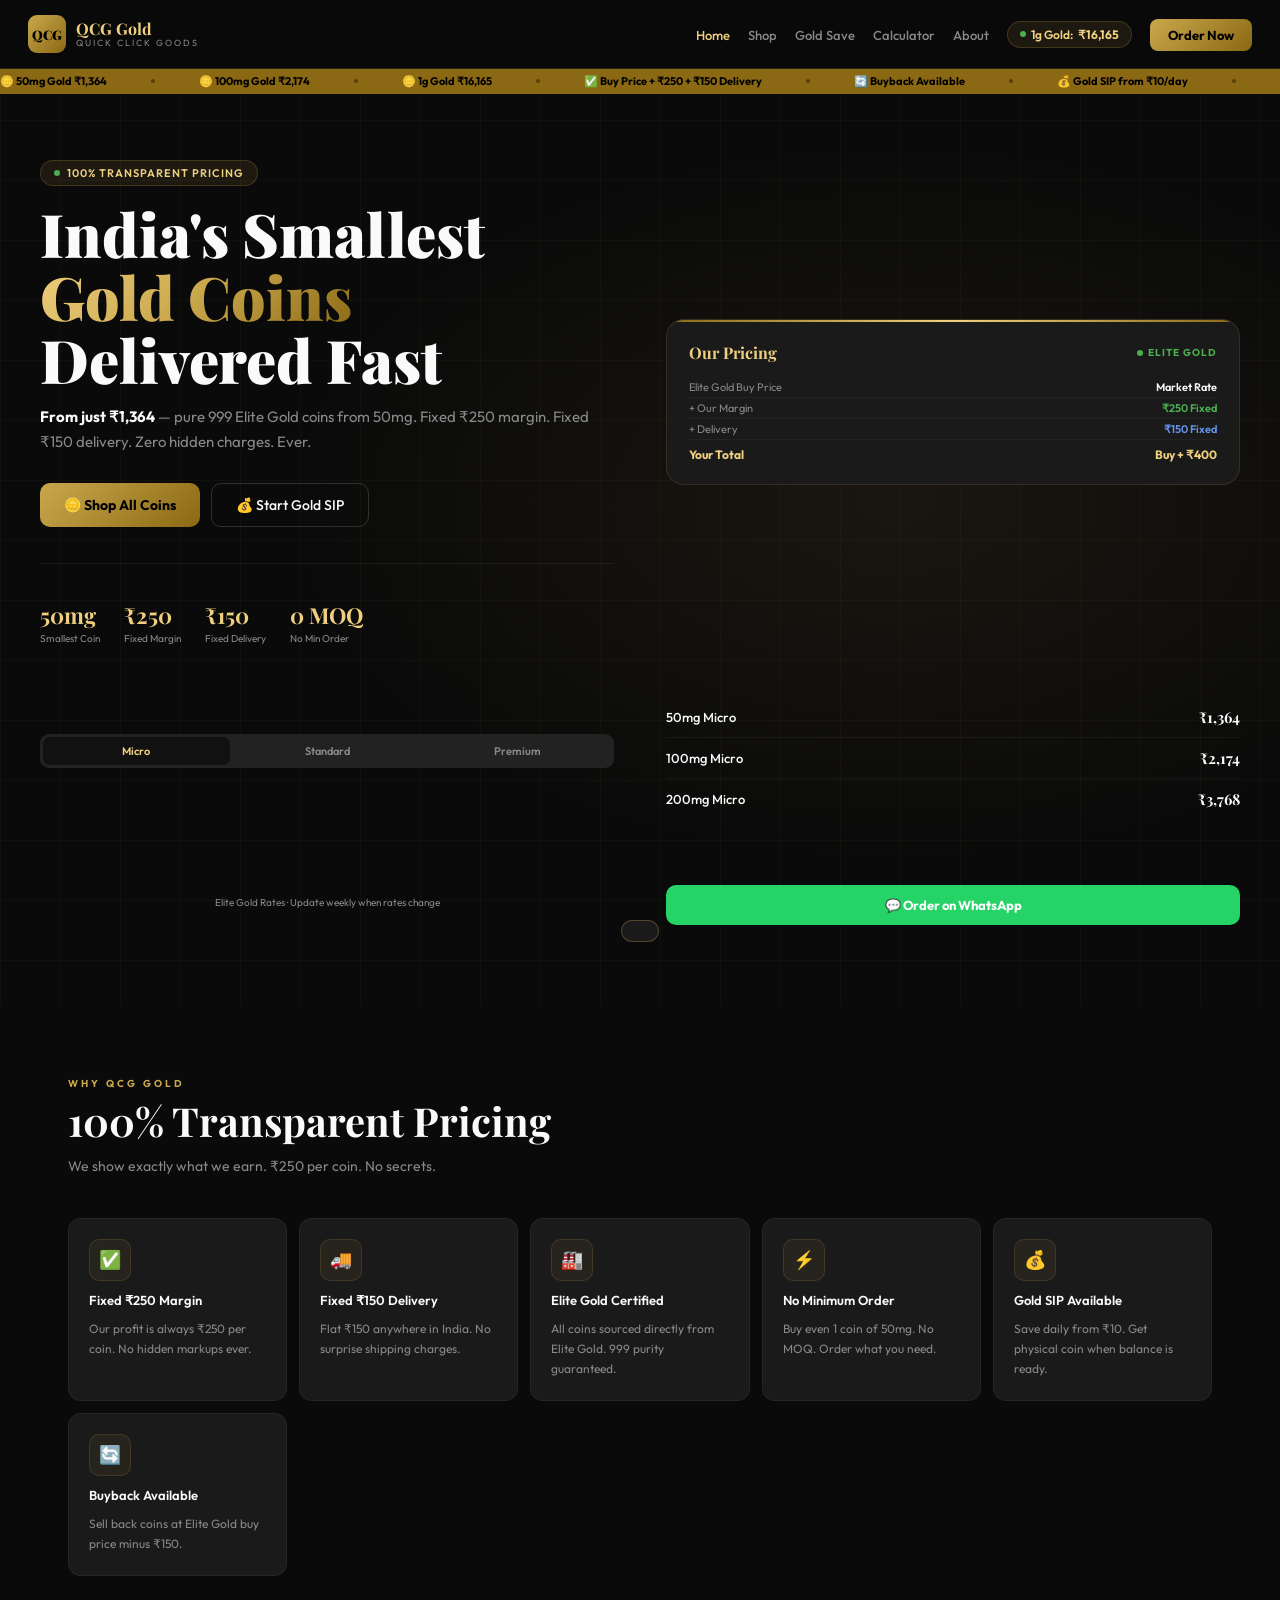
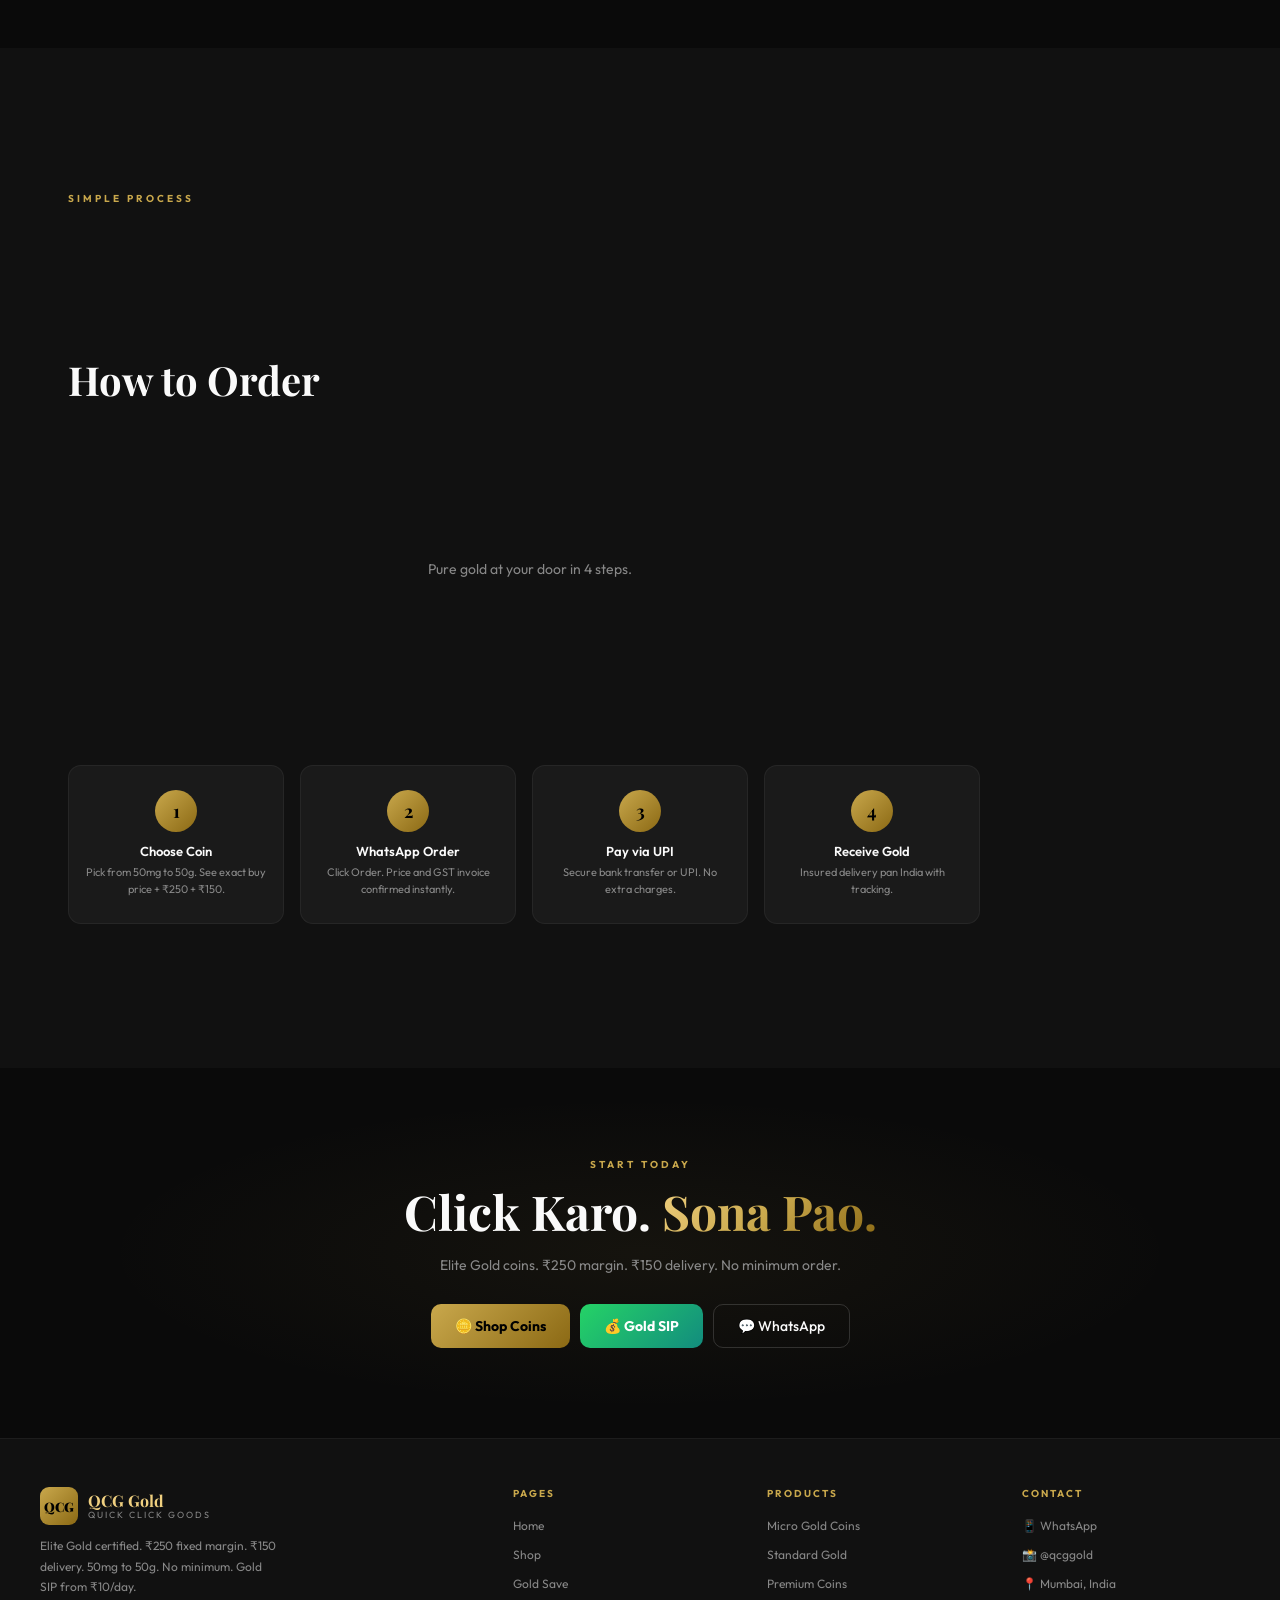
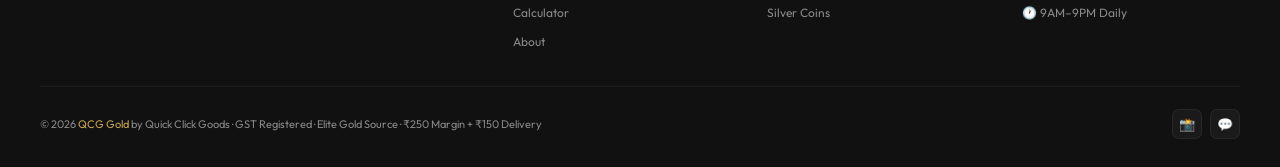
==== commit 13344af8: "Add files via upload" ====
--- a/index.html
+++ b/index.html
@@ -84,8 +84,7 @@
         <span class="rcard-title">Our Pricing</span>
         <div class="lbadge"><div class="ldot"></div>Elite Gold</div>
       </div>
-      <div class="price-formula-box">
-        <div class="pf-title">✅ How Price is Calculated</div>
+      
         <div class="pf-row"><span>Elite Gold Buy Price</span><span>Market Rate</span></div>
         <div class="pf-row"><span>+ Our Margin</span><span class="green-text">₹250 Fixed</span></div>
         <div class="pf-row"><span>+ Delivery</span><span class="blue-text">₹150 Fixed</span></div>
@@ -97,19 +96,19 @@
         <button class="rtab" onclick="swTab('premium',this)">Premium</button>
       </div>
       <div id="rtab-micro">
-        <div class="rrow"><div><div class="rname">50mg Micro</div><div class="rpur">Buy ₹964 + ₹400</div></div><div style="text-align:right"><div class="rval">₹1,364</div><div class="rchg up">Profit ₹250</div></div></div>
-        <div class="rrow"><div><div class="rname">100mg Micro</div><div class="rpur">Buy ₹1,774 + ₹400</div></div><div style="text-align:right"><div class="rval">₹2,174</div><div class="rchg up">Profit ₹250</div></div></div>
-        <div class="rrow"><div><div class="rname">200mg Micro</div><div class="rpur">Buy ₹3,368 + ₹400</div></div><div style="text-align:right"><div class="rval">₹3,768</div><div class="rchg up">Profit ₹250</div></div></div>
+        <div class="rrow"><div><div class="rname">50mg Micro</div></div><div style="text-align:right"><div class="rval">₹1,364</div></div></div>
+        <div class="rrow"><div><div class="rname">100mg Micro</div></div><div style="text-align:right"><div class="rval">₹2,174</div></div></div>
+        <div class="rrow"><div><div class="rname">200mg Micro</div></div><div style="text-align:right"><div class="rval">₹3,768</div></div></div>
       </div>
       <div id="rtab-standard" style="display:none">
-        <div class="rrow"><div><div class="rname">0.5g Coin</div><div class="rpur">Buy ₹7,934 + ₹400</div></div><div style="text-align:right"><div class="rval">₹8,334</div><div class="rchg up">Profit ₹250</div></div></div>
-        <div class="rrow"><div><div class="rname">1g Coin</div><div class="rpur">Buy ₹15,765 + ₹400</div></div><div style="text-align:right"><div class="rval">₹16,165</div><div class="rchg up">Profit ₹250</div></div></div>
-        <div class="rrow"><div><div class="rname">2g Coin</div><div class="rpur">Buy ₹32,671 + ₹400</div></div><div style="text-align:right"><div class="rval">₹33,071</div><div class="rchg up">Profit ₹250</div></div></div>
-        <div class="rrow"><div><div class="rname">5g Coin</div><div class="rpur">Buy ₹81,519 + ₹400</div></div><div style="text-align:right"><div class="rval">₹81,919</div><div class="rchg up">Profit ₹250</div></div></div>
+        <div class="rrow"><div><div class="rname">0.5g Coin</div></div><div style="text-align:right"><div class="rval">₹8,334</div></div></div>
+        <div class="rrow"><div><div class="rname">1g Coin</div></div><div style="text-align:right"><div class="rval">₹16,165</div></div></div>
+        <div class="rrow"><div><div class="rname">2g Coin</div></div><div style="text-align:right"><div class="rval">₹33,071</div></div></div>
+        <div class="rrow"><div><div class="rname">5g Coin</div></div><div style="text-align:right"><div class="rval">₹81,919</div></div></div>
       </div>
       <div id="rtab-premium" style="display:none">
-        <div class="rrow"><div><div class="rname">0.5g Premium</div><div class="rpur">Buy ₹8,155 + ₹400</div></div><div style="text-align:right"><div class="rval">₹8,555</div><div class="rchg up">Profit ₹250</div></div></div>
-        <div class="rrow"><div><div class="rname">1g Premium</div><div class="rpur">Buy ₹16,017 + ₹400</div></div><div style="text-align:right"><div class="rval">₹16,417</div><div class="rchg up">Profit ₹250</div></div></div>
+        <div class="rrow"><div><div class="rname">0.5g Premium</div></div><div style="text-align:right"><div class="rval">₹8,555</div></div></div>
+        <div class="rrow"><div><div class="rname">1g Premium</div></div><div style="text-align:right"><div class="rval">₹16,417</div></div></div>
       </div>
       <div class="rupd">Elite Gold Rates · Update weekly when rates change</div>
       <a href="https://wa.me/919999999999?text=Hi QCG Gold! I want to order." class="wa-btn" target="_blank">💬 Order on WhatsApp</a>
